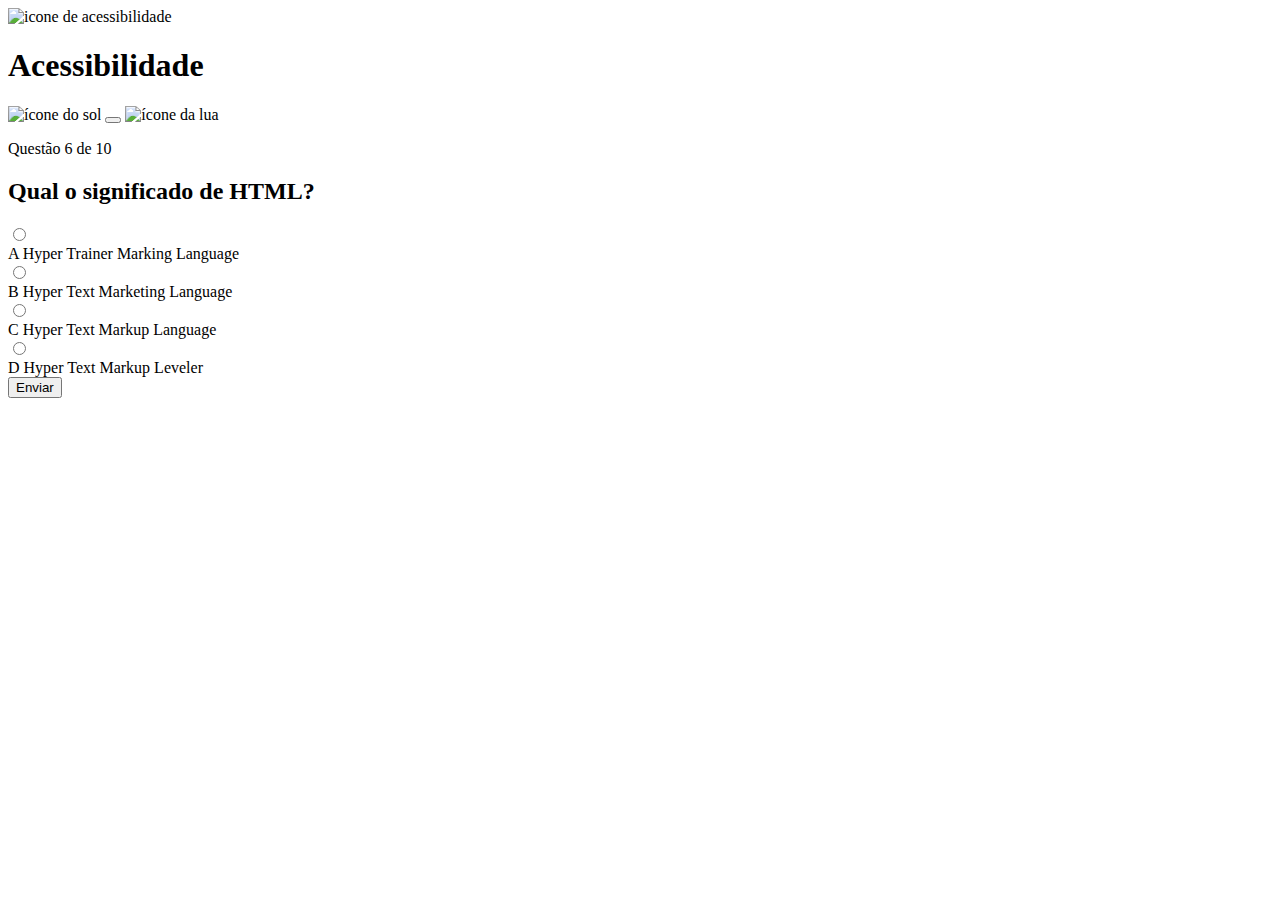
==== pages/quiz/quiz.html @ ab5d558c "parte final dos botões das alternativas finalizada e págiina finalizada" ====
<!DOCTYPE html>
<html lang="en">
<head>
    <meta charset="UTF-8">
    <meta name="viewport" content="width=device-width, initial-scale=1.0">
    <title>Quiz App</title>
</head>
<body>
    <header>
        <div class="assunto">
            <div class="assunto_icone">
                <img src="../../assets/images/icon-accessibility.svg" alt="icone de acessibilidade">
            </div>

            <h1>Acessibilidade</h1>
        </div>

        <div class="tema">
            <img src="../../assets/images/icon-sun-dark.svg" alt="ícone do sol">

            <button>
                <div></div>
            </button>

            <img src="../../assets/images/icon-moon-dark.svg" alt="ícone da lua">
        </div>
    </header>

    <main>
        <section class="pergunta">
            <p>Questão 6 de 10</p>

            <h2>Qual o significado de HTML?</h2>

            <div class="barra_progresso">

            </div>
        </section>

        <section class="alternativas">
            <form action="">
                <label for="alternativa_a">
                    <input type="radio" id="alternativa_a">

                    <div>
                        <span>A</span>
                        Hyper Trainer Marking Language
                    </div>
                </label>

                <label for="alternativa_b">
                    <input type="radio" id="alternativa_b">

                    <div>
                        <span>B</span>
                        Hyper Text Marketing Language
                    </div>
                </label>

                <label for="alternativa_c">
                    <input type="radio" id="alternativa_c">

                    <div>
                        <span>C</span>
                        Hyper Text Markup Language
                    </div>
                </label>

                <label for="alternativa_d">
                    <input type="radio" id="alternativa_c">

                    <div>
                        <span>D</span>
                        Hyper Text Markup Leveler
                    </div>
                </label>
            </form>

            <button>Enviar</button>
        </section>
    </main>
</body>
</html>
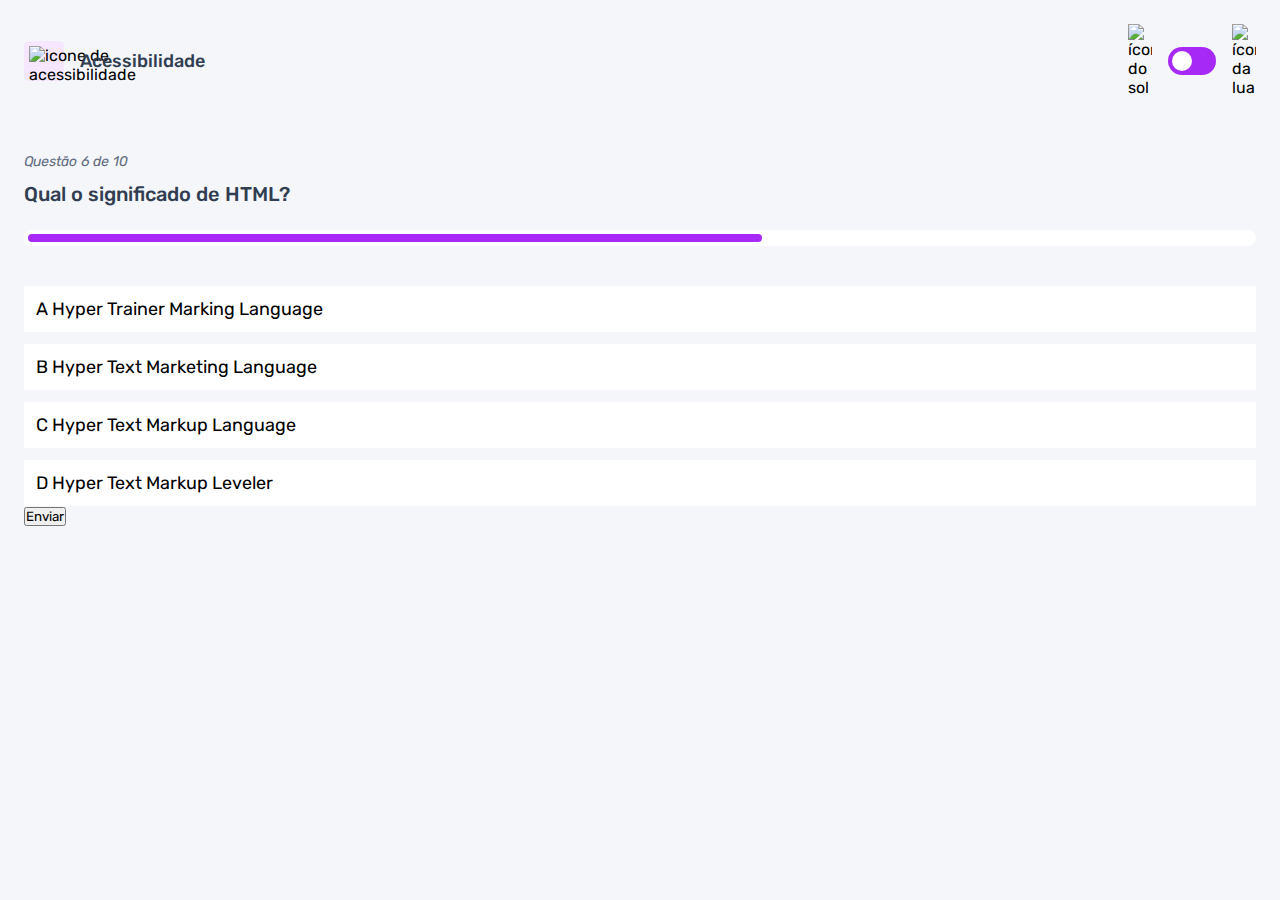
==== commit b7ff6cc0: "estilização da página do quiz na metade" ====
--- a/pages/quiz/quiz.html
+++ b/pages/quiz/quiz.html
@@ -3,6 +3,10 @@
 <head>
     <meta charset="UTF-8">
     <meta name="viewport" content="width=device-width, initial-scale=1.0">
+    <link rel="preconnect" href="https://fonts.googleapis.com">
+    <link rel="preconnect" href="https://fonts.gstatic.com" crossorigin>
+    <link href="https://fonts.googleapis.com/css2?family=Rubik:ital,wght@0,300..900;1,300..900&display=swap" rel="stylesheet">
+    <link rel="stylesheet" href="quiz.css">
     <title>Quiz App</title>
 </head>
 <body>
@@ -33,7 +37,7 @@
             <h2>Qual o significado de HTML?</h2>
 
             <div class="barra_progresso">
-
+                <div></div>
             </div>
         </section>
 
--- a/pages/quiz/quiz.css
+++ b/pages/quiz/quiz.css
@@ -0,0 +1,197 @@
+* {
+    margin: 0;
+    padding: 0;
+    box-sizing: border-box;
+    font-family: "Rubik", sans-serif;
+    -webkit-font-smoothing: antialiassed;
+}
+
+:root {
+
+    --bg-color: #f4f6fa;
+    --purple: #a729f5;
+    --primary-text-color: #313e51;
+    --secundary-text-color: #626c7f;
+    --button-bg: #fff;
+    --shadow: 0px 16px 40px 0px rgba(143, 160, 193, 0.14);
+    --bg-html: #fff1e9;
+    --bg-css: #e0fdef;
+    --bg-javascript: #ebf0ff;
+    --bg-acessibilidade: #f6e7ff;
+    --white: #fff;
+    --bg-mobile: url(../../assets/images/pattern-background-mobile-light.svg);
+    --bg-desktop: url(../../assets/images/pattern-background-desktop-light.svg);
+}
+
+body.escuro {
+
+    --bg-color: #313e51;
+    --bg-mobile: url(../../assets/images/pattern-background-mobile-dark.svg);
+    --bg-desktop: url(../../assets/images/pattern-background-desktop-dark.svg);
+    --primary-text-color: #fff;
+    --secundary-text-color: #abc1e1;
+    --button-bg: #3b4d66;
+    --shadow: 0px 16px 40px 0px rgba(49, 62, 81, 0.14);
+}
+
+body {
+
+    height: 100svh;
+    background: var(--bg-mobile) var(--bg-color);
+    background-repeat: no-repeat;
+    background-size: cover;
+}
+
+header {
+
+    display: flex;
+    justify-content: space-between;
+    padding: 16px 24px;
+}
+
+.assunto {
+
+    display: flex;
+    align-items: center;
+    gap: 16px;
+}
+
+.assunto_icone {
+
+    background: var(--bg-acessibilidade);
+    width: 40px;
+    height: 40px;
+    padding: 5px;
+    border-radius: 5px;
+}
+
+.assunto_icone img {
+
+    width: 100%;
+}
+
+.assunto h1 {
+
+    font-size: 18px;
+    font-weight: 500;
+    color: var(--primary-text-color);
+}
+
+.tema {
+
+    padding: 8px 0;
+    display: flex;
+    align-items: center;
+    gap: 8px;
+}
+
+.tema img {
+
+    width: 16px;
+}
+
+.tema button {
+
+    height: 20px;
+    width: 32px;
+    background: var(--purple);
+    border: 0;
+    border-radius: 999px;
+    padding: 4px;
+}
+
+.tema button div {
+
+    background: var(--white);
+    width: 12px;
+    height: 12px;
+    border-radius: 999px;
+}
+
+main {
+
+    padding: 32px 24px;
+}
+
+.pergunta {
+
+    margin-bottom: 40px;
+}
+
+.pergunta p {
+
+    font-style: italic;
+    font-size: 14px;
+    color: var(--secundary-text-color);
+    margin-bottom: 12px;
+}
+
+.pergunta h2 {
+
+    font-size: 20px;
+    font-weight: 500;
+    color: var(--primary-text-color);
+    line-height: 24px;
+    margin-bottom: 24px;
+}
+
+.barra_progresso {
+
+    background: var(--button-bg);
+    height: 16px;
+    padding: 4px;
+    border-radius: 999px;
+}
+
+.barra_progresso div {
+
+    height: 100%;
+    width: 60%;
+    background: var(--purple);
+    border-radius: 999px;
+}
+
+.alternativas form {
+
+    display: flex;
+    flex-direction: column;
+    gap: 12px;
+}
+
+.alternativas label {
+
+    background: var(--button-bg);
+    padding: 12px;
+    display: block;
+    font-size: 18px;
+}
+
+.alternativas input {
+
+    display: none;
+}
+
+@media(min-width: 1100px) {
+
+    .tema {
+
+        gap: 16px;
+    }
+
+    .tema img {
+
+        width: 24px;
+    }
+
+    .tema button {
+
+        width: 48px;
+        height: 28px;
+    }
+
+    .tema button div{
+
+        width: 20px;
+        height: 20px;
+    }
+}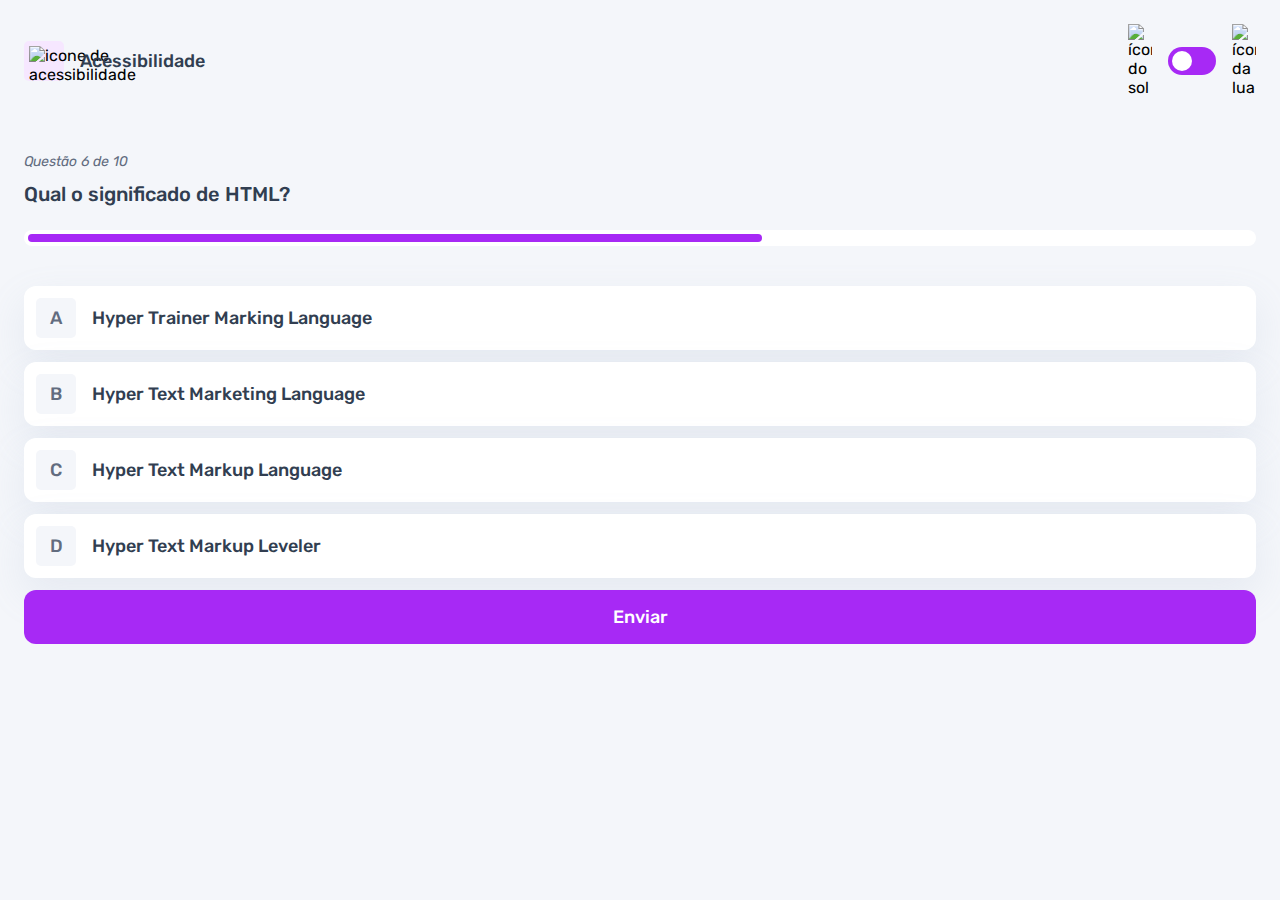
==== commit 0b49e1bb: "adicionado o efeito de seleção das alternativas" ====
--- a/pages/quiz/quiz.html
+++ b/pages/quiz/quiz.html
@@ -44,7 +44,7 @@
         <section class="alternativas">
             <form action="">
                 <label for="alternativa_a">
-                    <input type="radio" id="alternativa_a">
+                    <input type="radio" id="alternativa_a" name="alternativa">
 
                     <div>
                         <span>A</span>
@@ -53,7 +53,7 @@
                 </label>
 
                 <label for="alternativa_b">
-                    <input type="radio" id="alternativa_b">
+                    <input type="radio" id="alternativa_b" name="alternativa">
 
                     <div>
                         <span>B</span>
@@ -62,7 +62,7 @@
                 </label>
 
                 <label for="alternativa_c">
-                    <input type="radio" id="alternativa_c">
+                    <input type="radio" id="alternativa_c" name="alternativa">
 
                     <div>
                         <span>C</span>
@@ -71,7 +71,7 @@
                 </label>
 
                 <label for="alternativa_d">
-                    <input type="radio" id="alternativa_c">
+                    <input type="radio" id="alternativa_d" name="alternativa">
 
                     <div>
                         <span>D</span>
--- a/pages/quiz/quiz.css
+++ b/pages/quiz/quiz.css
@@ -19,6 +19,8 @@
     --bg-javascript: #ebf0ff;
     --bg-acessibilidade: #f6e7ff;
     --white: #fff;
+    --grenn: #26d782;
+    --red: #ee5454;
     --bg-mobile: url(../../assets/images/pattern-background-mobile-light.svg);
     --bg-desktop: url(../../assets/images/pattern-background-desktop-light.svg);
 }
@@ -156,6 +158,7 @@
     display: flex;
     flex-direction: column;
     gap: 12px;
+    margin-bottom: 12px;
 }
 
 .alternativas label {
@@ -164,11 +167,61 @@
     padding: 12px;
     display: block;
     font-size: 18px;
+    font-weight: 500;
+    border-radius: 12px;
+    box-shadow: var(--shadow);
+    color: var(--primary-text-color);
+}
+
+.alternativas label:has(input:checked) {
+
+    outline: 3px solid var(--purple);
+
+    & span {
+
+        background: var(--purple);
+        color: var(--white);
+    }
 }
 
 .alternativas input {
 
     display: none;
+}
+
+.alternativas div {
+
+    display: flex;
+    align-items: center;
+    gap: 16px;
+}
+
+.alternativas div span {
+
+    display: block;
+    width: 40px;
+    height: 40px;
+    background: var(--bg-color);
+    border-radius: 5px;
+    color: var(--secundary-text-color);
+
+    display: flex;
+    align-items: center;
+    justify-content: center;
+    flex-shrink: 0;
+}
+
+.alternativas button {
+
+    padding: 16px;
+    border-radius: 12px;
+    border: none;
+    background: var(--purple);
+    color: var(--white);
+    width: 100%;
+
+    font-size: 18px;
+    font-weight: 500;
 }
 
 @media(min-width: 1100px) {
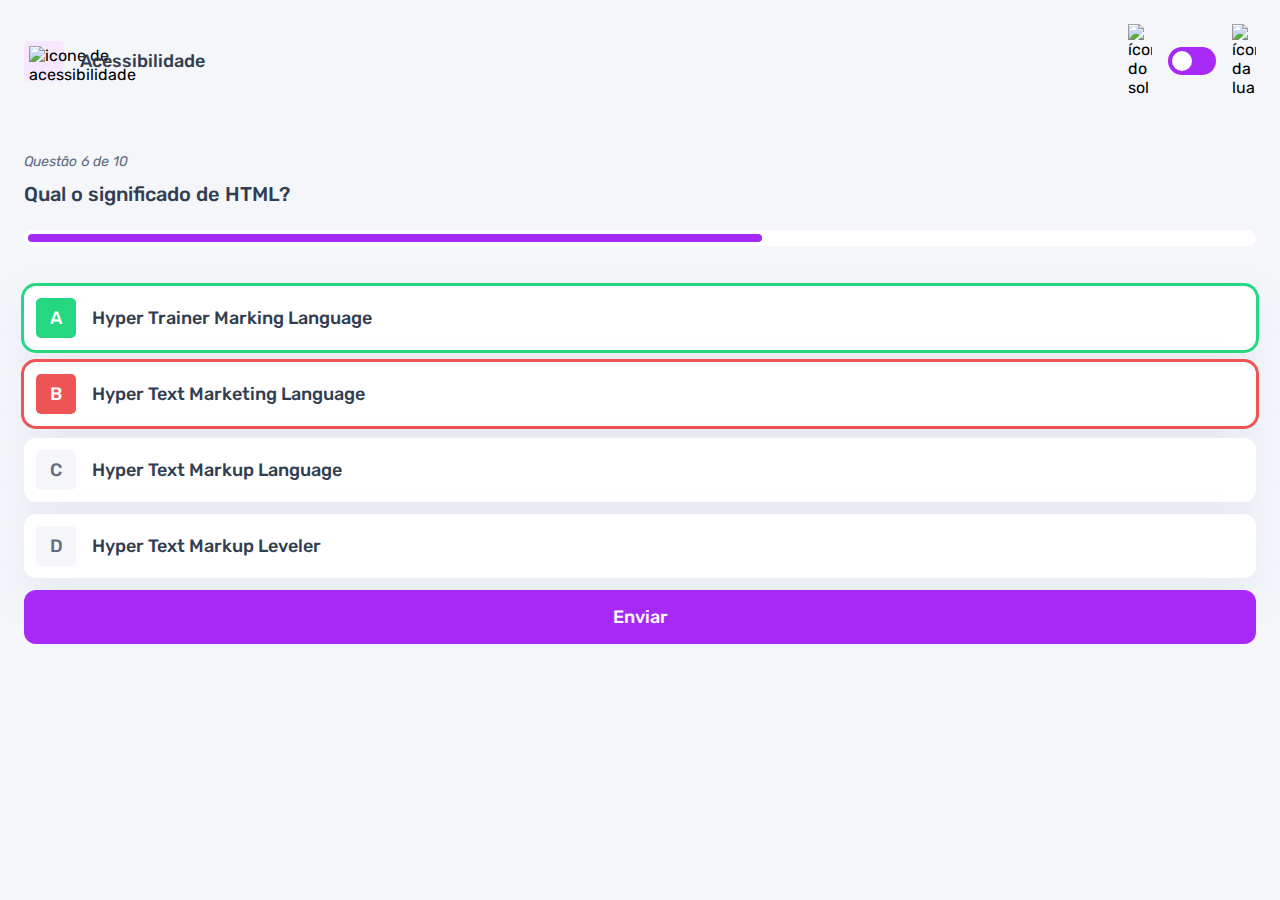
==== commit 6faf79a9: "adicionado o efeito para alternativas corretas e erradas" ====
--- a/pages/quiz/quiz.html
+++ b/pages/quiz/quiz.html
@@ -43,7 +43,7 @@
 
         <section class="alternativas">
             <form action="">
-                <label for="alternativa_a">
+                <label for="alternativa_a" id="correta">
                     <input type="radio" id="alternativa_a" name="alternativa">
 
                     <div>
@@ -52,7 +52,7 @@
                     </div>
                 </label>
 
-                <label for="alternativa_b">
+                <label for="alternativa_b" id="errada">
                     <input type="radio" id="alternativa_b" name="alternativa">
 
                     <div>
--- a/pages/quiz/quiz.css
+++ b/pages/quiz/quiz.css
@@ -184,6 +184,30 @@
     }
 }
 
+.alternativas label#correta {
+
+    outline: 3px solid var(--grenn);
+
+    & span {
+
+        background: var(--grenn);
+        color: var(--white);
+    }
+}
+
+.alternativas label#errada {
+
+    outline: 3px solid var(--red);
+
+    & span {
+
+        background: var(--red) ;
+        color: var(--white);
+    }
+}
+
+
+
 .alternativas input {
 
     display: none;
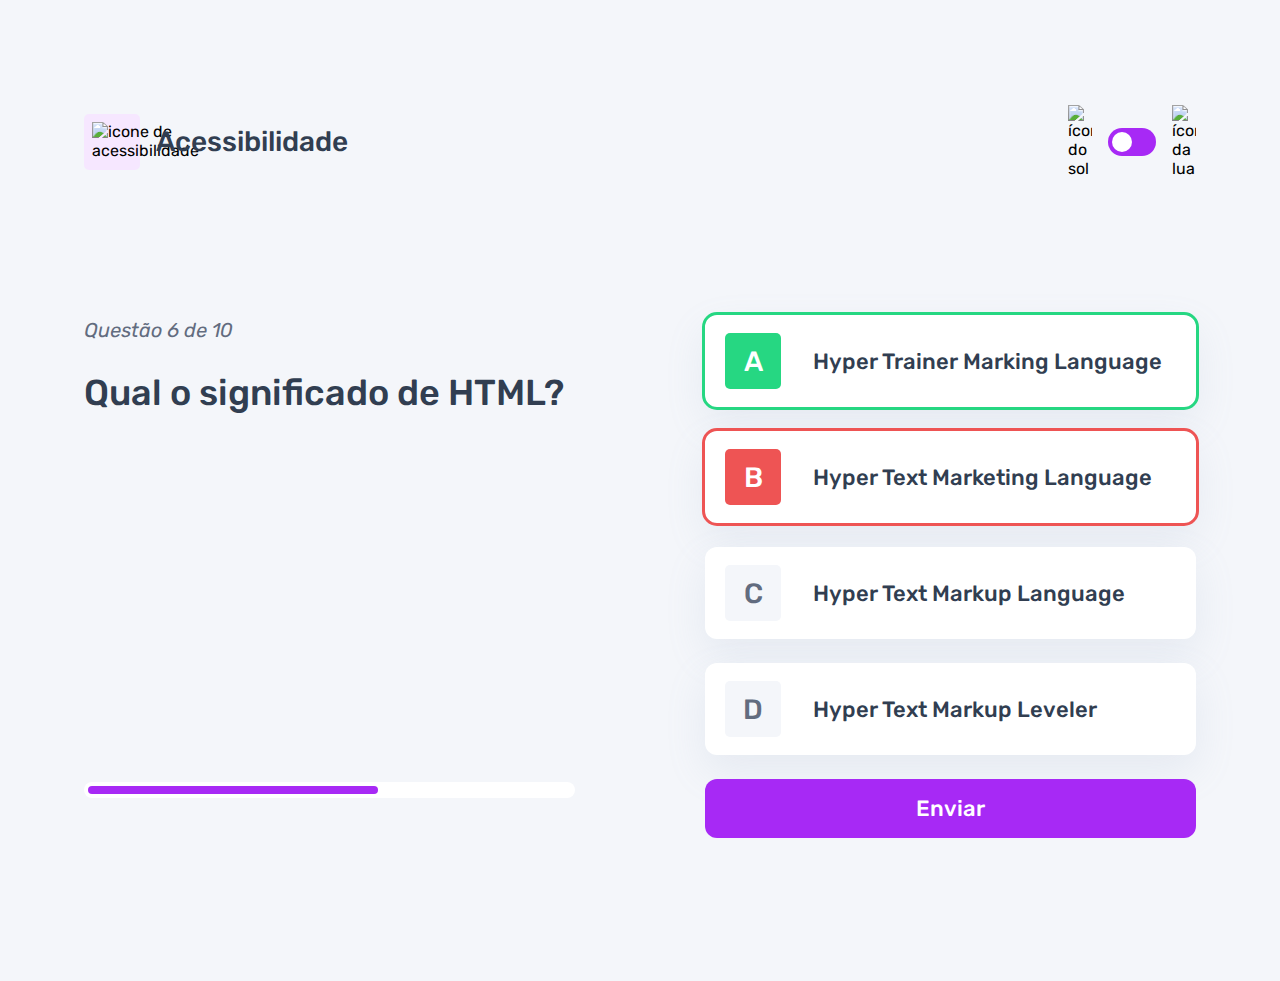
==== commit 63d3f6e1: "adicionada a responsividade para o desktop" ====
--- a/pages/quiz/quiz.html
+++ b/pages/quiz/quiz.html
@@ -32,10 +32,14 @@
 
     <main>
         <section class="pergunta">
+            <div>
+
             <p>Questão 6 de 10</p>
 
             <h2>Qual o significado de HTML?</h2>
 
+           </div>
+           
             <div class="barra_progresso">
                 <div></div>
             </div>
--- a/pages/quiz/quiz.css
+++ b/pages/quiz/quiz.css
@@ -250,6 +250,25 @@
 
 @media(min-width: 1100px) {
 
+    header {
+
+        margin-block: 81px;
+        max-width: 1160px;
+        margin-inline: auto;
+    }
+
+    .assunto_icone {
+
+        width: 56px;
+        height: 56px;
+        padding: 8px;
+    }
+
+    .assunto h1 {
+
+        font-size: 28px;
+    }
+
     .tema {
 
         gap: 16px;
@@ -271,4 +290,67 @@
         width: 20px;
         height: 20px;
     }
+
+    main {
+
+        max-width: 1160px;
+        margin-inline: auto;
+
+        display: flex;
+        gap: 130px;
+    }
+
+    section {
+
+        width: 100%;
+    }
+
+    .pergunta {
+
+        display: flex;
+        flex-direction: column;
+        justify-content: space-between;
+    }
+
+    .pergunta p {
+
+        font-size: 20px;
+        line-height: 30px;
+        margin-bottom: 27px;
+    }
+
+    .pergunta h2 {
+
+        font-size: 36px;
+        line-height: 42px;
+    }
+
+    .alternativas form {
+
+        gap: 24px;
+        margin-bottom: 24px;
+    }
+
+    .alternativas label {
+
+        font-size: 22px;
+        padding: 18px 20px;
+    }
+
+    .alternativas div {
+
+        gap: 32px;
+    }
+
+    .alternativas div span {
+
+        width: 56px;
+        height: 56px;
+        font-size: 28px;
+    }
+
+    .alternativas button {
+
+        font-size: 22px;
+    }
 }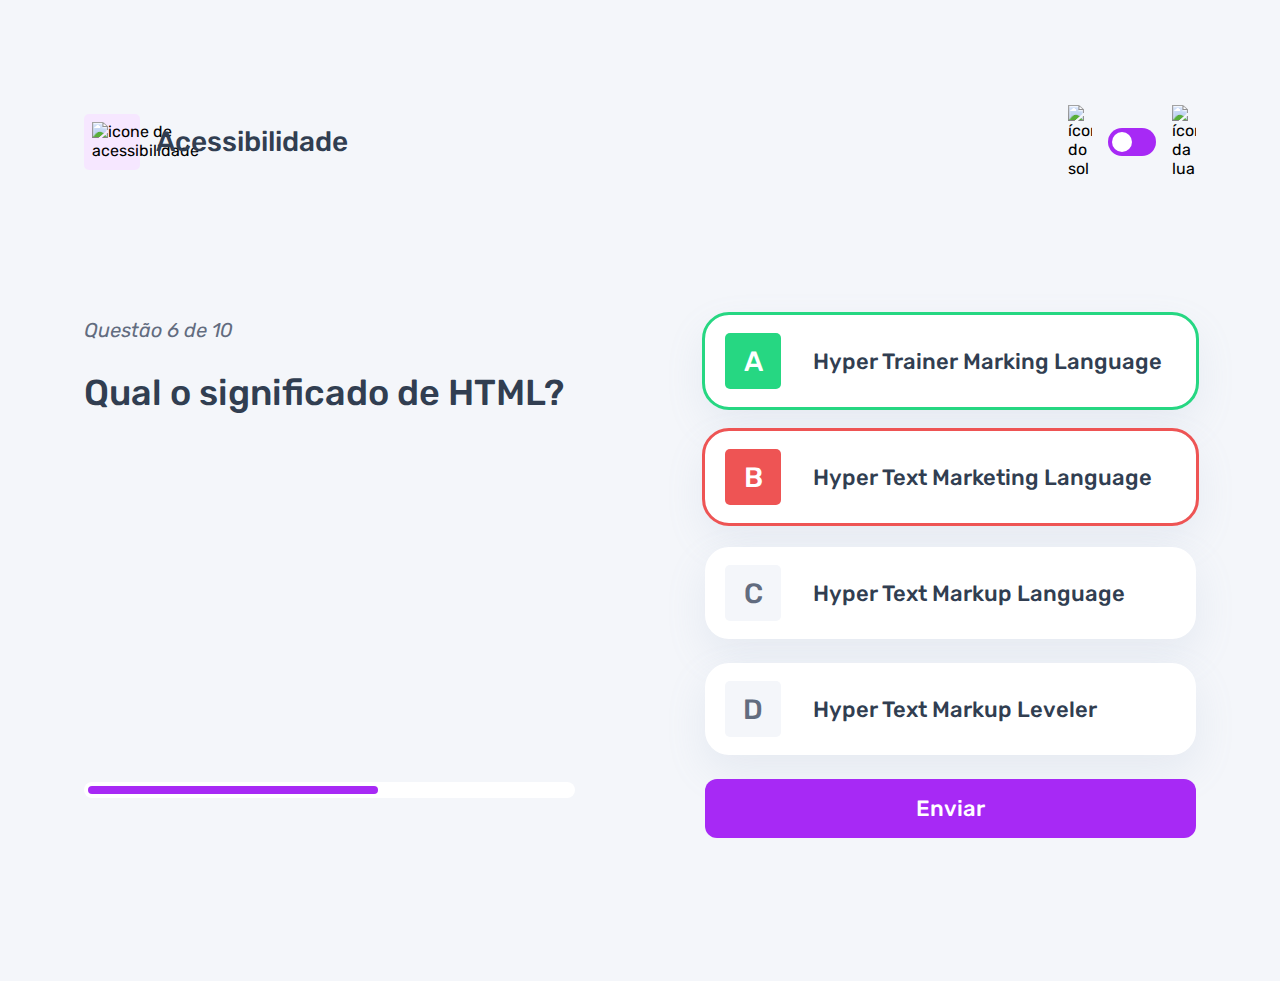
==== commit b9383753: "Adição do java script do quiz.html para trocar o tema" ====
--- a/pages/quiz/quiz.html
+++ b/pages/quiz/quiz.html
@@ -7,6 +7,7 @@
     <link rel="preconnect" href="https://fonts.gstatic.com" crossorigin>
     <link href="https://fonts.googleapis.com/css2?family=Rubik:ital,wght@0,300..900;1,300..900&display=swap" rel="stylesheet">
     <link rel="stylesheet" href="quiz.css">
+    <script src="./quiz.js" type="module" defer></script>
     <title>Quiz App</title>
 </head>
 <body>
--- a/pages/quiz/quiz.css
+++ b/pages/quiz/quiz.css
@@ -9,7 +9,10 @@
 :root {
 
     --bg-color: #f4f6fa;
+    --bg-span: #f4f6fa;
+    --color-span: #626c7f;
     --purple: #a729f5;
+    --purple-hover: rgba(167, 41, 245, 0.7);
     --primary-text-color: #313e51;
     --secundary-text-color: #626c7f;
     --button-bg: #fff;
@@ -28,6 +31,7 @@
 body.escuro {
 
     --bg-color: #313e51;
+    --color-span: #626c7f;
     --bg-mobile: url(../../assets/images/pattern-background-mobile-dark.svg);
     --bg-desktop: url(../../assets/images/pattern-background-desktop-dark.svg);
     --primary-text-color: #fff;
@@ -100,6 +104,8 @@
     border: 0;
     border-radius: 999px;
     padding: 4px;
+    display: flex;
+    cursor: pointer;
 }
 
 .tema button div {
@@ -171,6 +177,17 @@
     border-radius: 12px;
     box-shadow: var(--shadow);
     color: var(--primary-text-color);
+    cursor: pointer;
+}
+
+.alternativas label:hover {
+
+    & span {
+
+        background: var(--bg-acessibilidade);
+        color: var(--purple);   
+    }
+    
 }
 
 .alternativas label:has(input:checked) {
@@ -205,8 +222,6 @@
         color: var(--white);
     }
 }
-
-
 
 .alternativas input {
 
@@ -225,9 +240,9 @@
     display: block;
     width: 40px;
     height: 40px;
-    background: var(--bg-color);
+    background: var(--bg-span);
     border-radius: 5px;
-    color: var(--secundary-text-color);
+    color: var(--color-span);
 
     display: flex;
     align-items: center;
@@ -246,9 +261,24 @@
 
     font-size: 18px;
     font-weight: 500;
-}
+    transition: background 0.3s;
+}
+
+.alternativas button:hover {
+
+    background: var(--purple-hover);
+    cursor: pointer;
+}
+
 
 @media(min-width: 1100px) {
+
+    body {
+
+        background: var(--bg-desktop) var(--bg-color);
+        background-size: cover;
+        background-repeat: no-repeat;
+    }
 
     header {
 
@@ -335,6 +365,7 @@
 
         font-size: 22px;
         padding: 18px 20px;
+        border-radius: 24px;
     }
 
     .alternativas div {
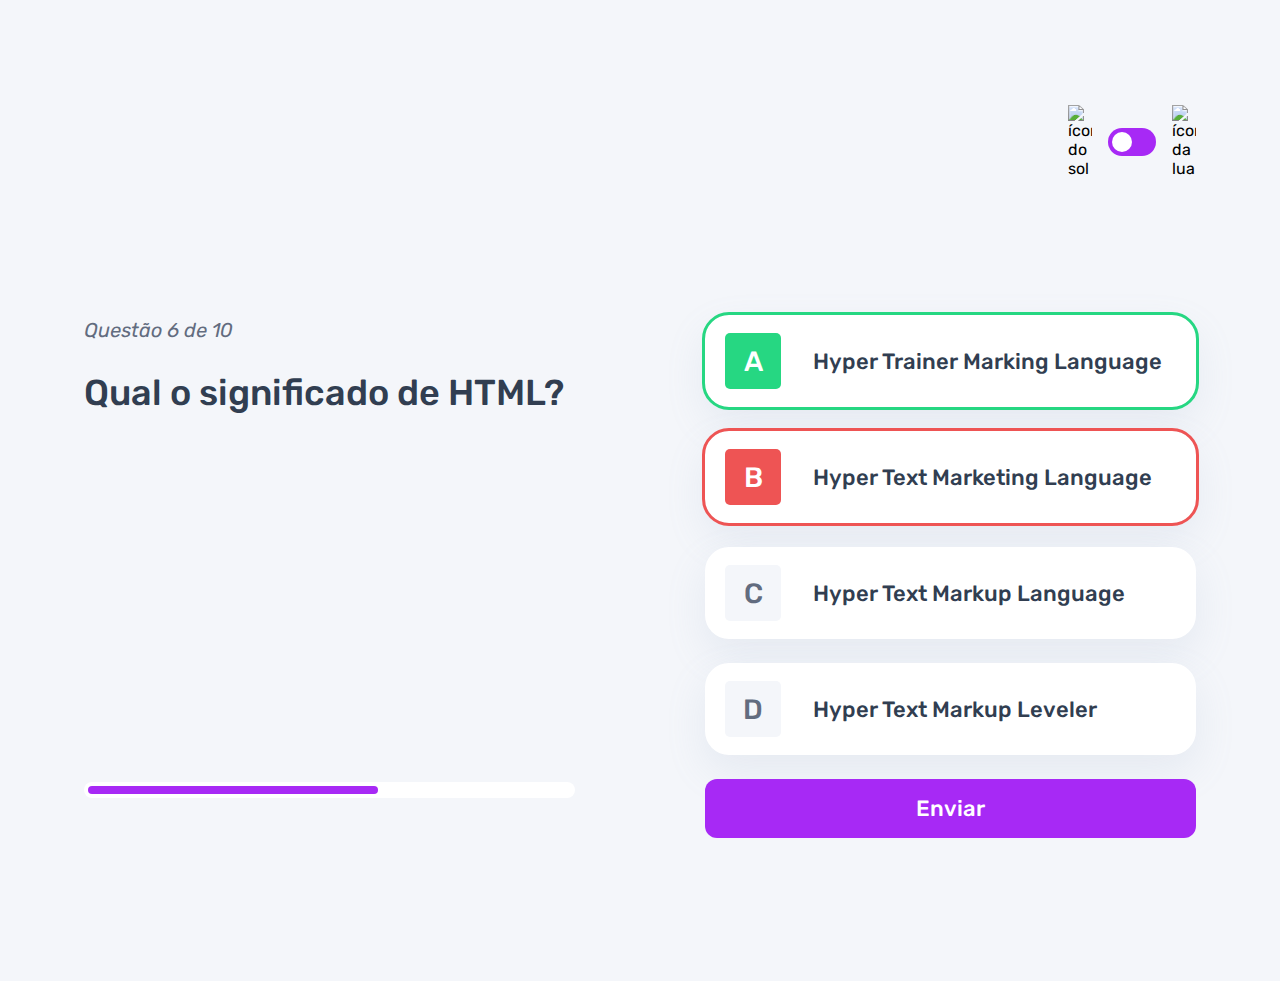
==== commit d7d85b7d: "alteração dinâmica do assunto da página" ====
--- a/pages/quiz/quiz.html
+++ b/pages/quiz/quiz.html
@@ -14,10 +14,10 @@
     <header>
         <div class="assunto">
             <div class="assunto_icone">
-                <img src="../../assets/images/icon-accessibility.svg" alt="icone de acessibilidade">
+                <img src="" alt="">
             </div>
 
-            <h1>Acessibilidade</h1>
+            <h1></h1>
         </div>
 
         <div class="tema">
--- a/pages/quiz/quiz.css
+++ b/pages/quiz/quiz.css
@@ -64,11 +64,26 @@
 
 .assunto_icone {
 
-    background: var(--bg-acessibilidade);
     width: 40px;
     height: 40px;
     padding: 5px;
     border-radius: 5px;
+}
+
+.assunto_icone.html{
+    background: var(--bg-html);
+}
+
+.assunto_icone.css{
+    background: var(--bg-css);
+}
+
+.assunto_icone.javascript{
+    background: var(--bg-javascript);
+}
+
+.assunto_icone.acessibilidade{
+    background: var(--bg-acessibilidade);
 }
 
 .assunto_icone img {
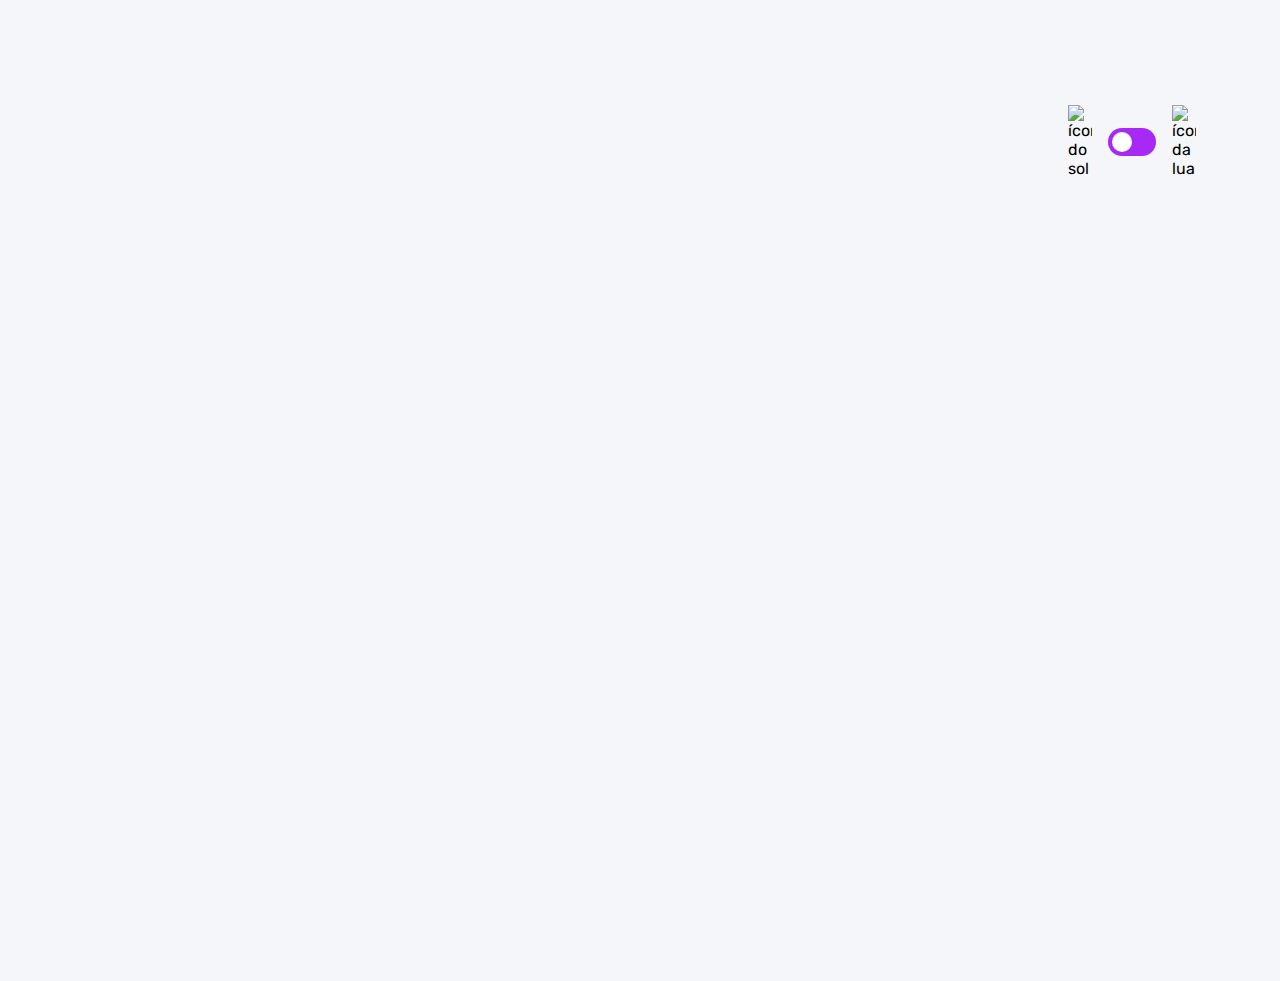
==== commit 70f2009d: "adicionadas as funções de buscar as perguntas e montar as perguntas no hmtl" ====
--- a/pages/quiz/quiz.html
+++ b/pages/quiz/quiz.html
@@ -32,61 +32,6 @@
     </header>
 
     <main>
-        <section class="pergunta">
-            <div>
-
-            <p>Questão 6 de 10</p>
-
-            <h2>Qual o significado de HTML?</h2>
-
-           </div>
-           
-            <div class="barra_progresso">
-                <div></div>
-            </div>
-        </section>
-
-        <section class="alternativas">
-            <form action="">
-                <label for="alternativa_a" id="correta">
-                    <input type="radio" id="alternativa_a" name="alternativa">
-
-                    <div>
-                        <span>A</span>
-                        Hyper Trainer Marking Language
-                    </div>
-                </label>
-
-                <label for="alternativa_b" id="errada">
-                    <input type="radio" id="alternativa_b" name="alternativa">
-
-                    <div>
-                        <span>B</span>
-                        Hyper Text Marketing Language
-                    </div>
-                </label>
-
-                <label for="alternativa_c">
-                    <input type="radio" id="alternativa_c" name="alternativa">
-
-                    <div>
-                        <span>C</span>
-                        Hyper Text Markup Language
-                    </div>
-                </label>
-
-                <label for="alternativa_d">
-                    <input type="radio" id="alternativa_d" name="alternativa">
-
-                    <div>
-                        <span>D</span>
-                        Hyper Text Markup Leveler
-                    </div>
-                </label>
-            </form>
-
-            <button>Enviar</button>
-        </section>
     </main>
 </body>
 </html>--- a/pages/quiz/quiz.css
+++ b/pages/quiz/quiz.css
@@ -169,7 +169,6 @@
 .barra_progresso div {
 
     height: 100%;
-    width: 60%;
     background: var(--purple);
     border-radius: 999px;
 }
